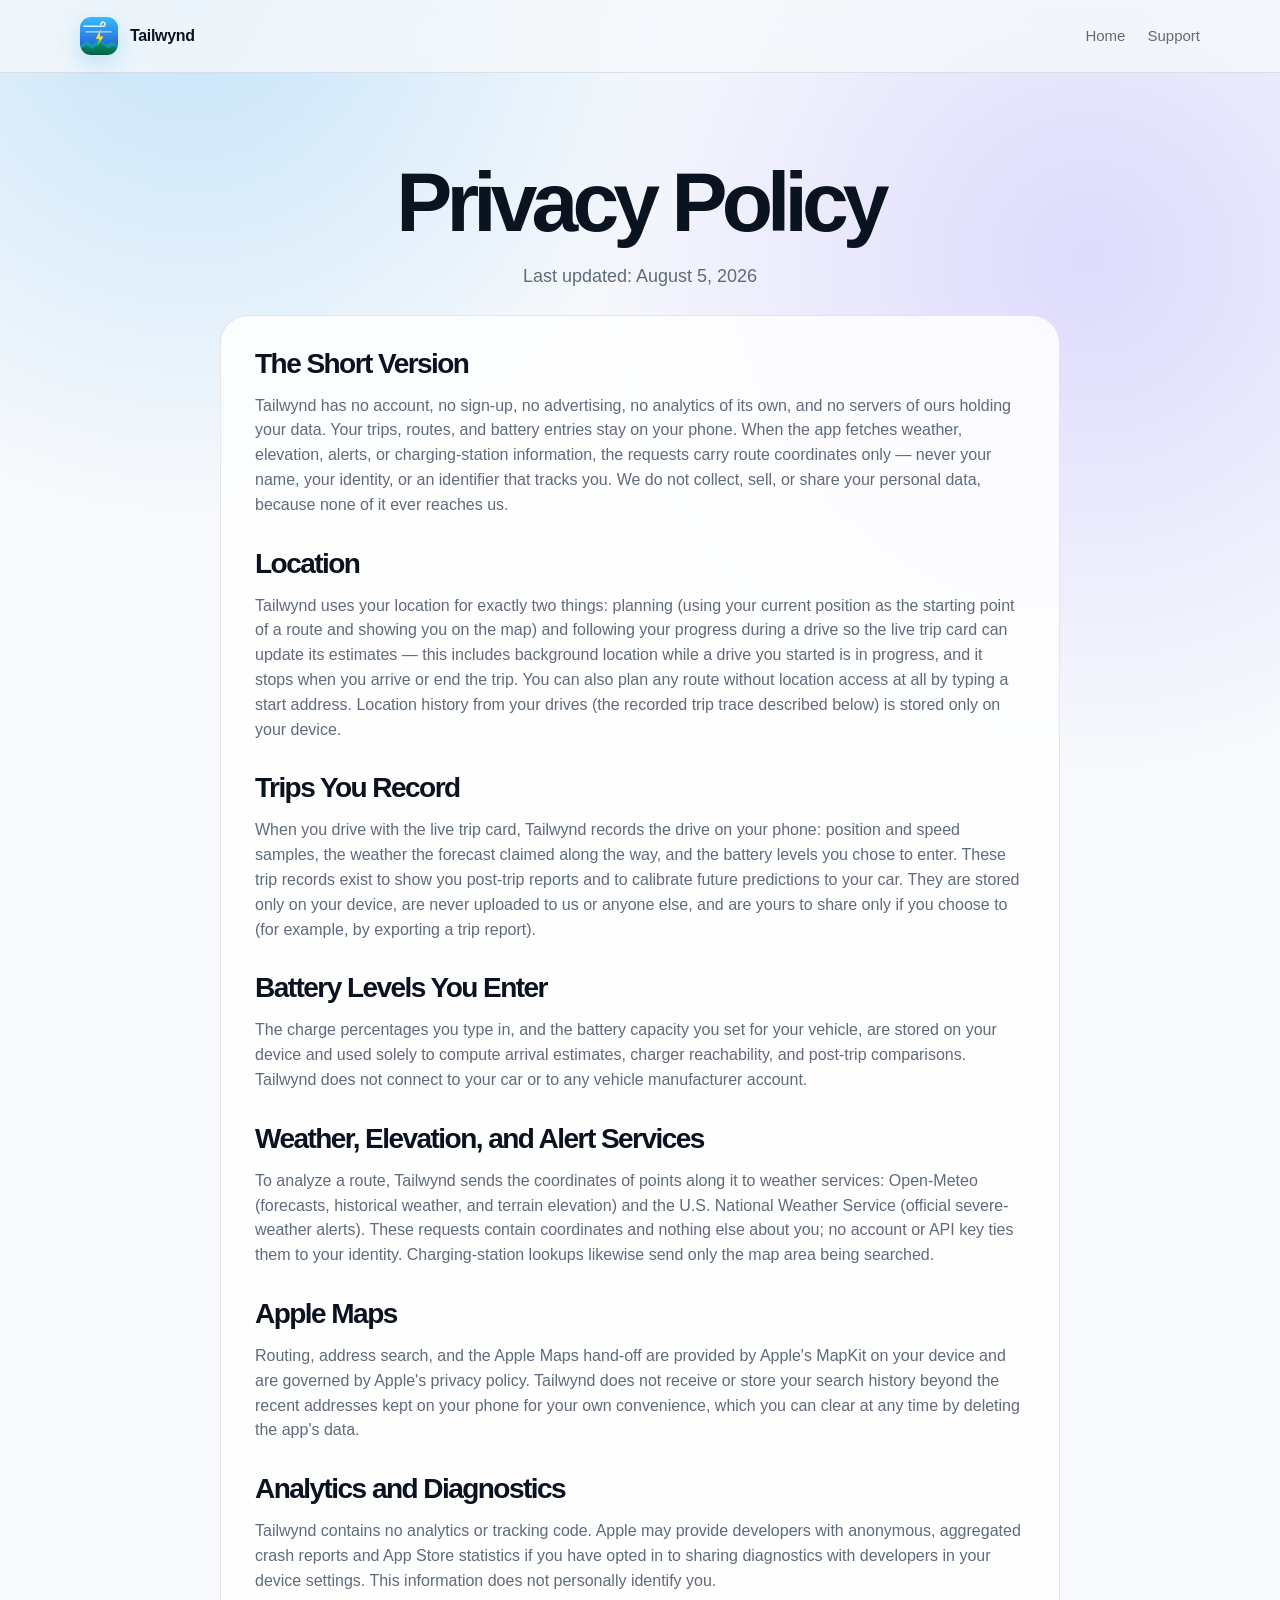
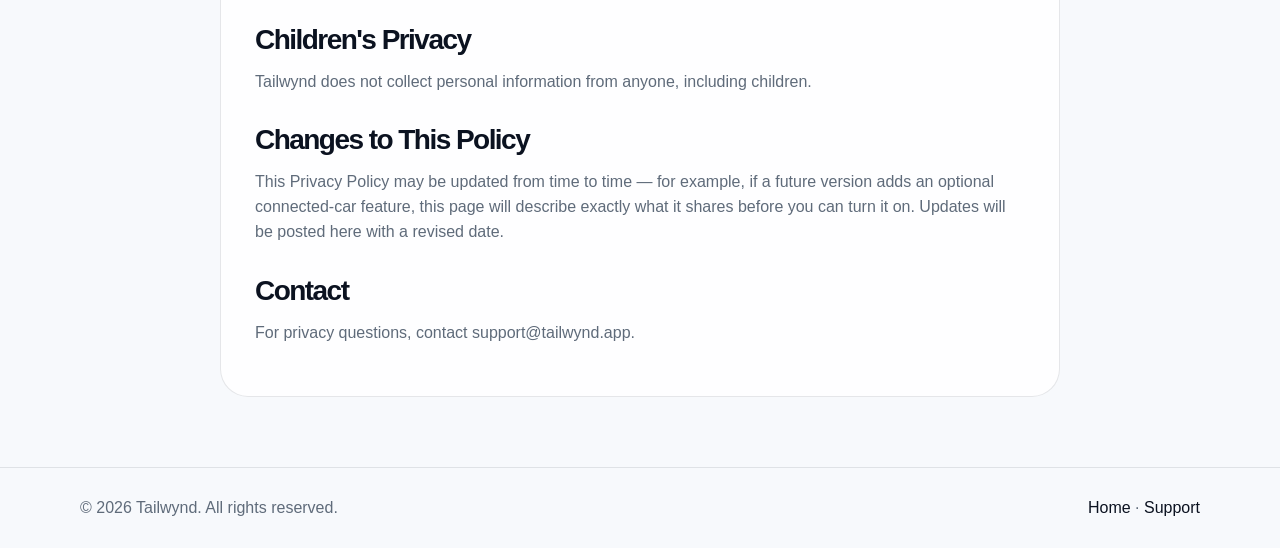
==== privacy.html @ 8d161bdf "Add files via upload" ====
<!doctype html>
<html lang="en">
<head><meta charset="utf-8"><meta name="viewport" content="width=device-width, initial-scale=1"><title>Privacy Policy | Tailwynd</title><meta name="description" content="Privacy Policy for Tailwynd. No account, no tracking, no ads: your trips and battery data stay on your device, and weather lookups carry coordinates only."><link rel="icon" href="images/AppIcon.png" type="image/png"><link rel="stylesheet" href="css/style.css"></head>
<body><nav class="nav"><div class="container nav-inner"><a class="logo" href="index.html"><img src="images/AppIcon.png" alt="Tailwynd icon"><span>Tailwynd</span></a><div class="nav-links"><a href="index.html">Home</a><a href="support.html">Support</a></div></div></nav><main><section class="page-hero"><div class="container"><h1>Privacy Policy</h1><p>Last updated: August 5, 2026</p></div></section><article class="content">
<h2>The Short Version</h2><p>Tailwynd has no account, no sign-up, no advertising, no analytics of its own, and no servers of ours holding your data. Your trips, routes, and battery entries stay on your phone. When the app fetches weather, elevation, alerts, or charging-station information, the requests carry route coordinates only — never your name, your identity, or an identifier that tracks you. We do not collect, sell, or share your personal data, because none of it ever reaches us.</p>
<h2>Location</h2><p>Tailwynd uses your location for exactly two things: planning (using your current position as the starting point of a route and showing you on the map) and following your progress during a drive so the live trip card can update its estimates — this includes background location while a drive you started is in progress, and it stops when you arrive or end the trip. You can also plan any route without location access at all by typing a start address. Location history from your drives (the recorded trip trace described below) is stored only on your device.</p>
<h2>Trips You Record</h2><p>When you drive with the live trip card, Tailwynd records the drive on your phone: position and speed samples, the weather the forecast claimed along the way, and the battery levels you chose to enter. These trip records exist to show you post-trip reports and to calibrate future predictions to your car. They are stored only on your device, are never uploaded to us or anyone else, and are yours to share only if you choose to (for example, by exporting a trip report).</p>
<h2>Battery Levels You Enter</h2><p>The charge percentages you type in, and the battery capacity you set for your vehicle, are stored on your device and used solely to compute arrival estimates, charger reachability, and post-trip comparisons. Tailwynd does not connect to your car or to any vehicle manufacturer account.</p>
<h2>Weather, Elevation, and Alert Services</h2><p>To analyze a route, Tailwynd sends the coordinates of points along it to weather services: Open-Meteo (forecasts, historical weather, and terrain elevation) and the U.S. National Weather Service (official severe-weather alerts). These requests contain coordinates and nothing else about you; no account or API key ties them to your identity. Charging-station lookups likewise send only the map area being searched.</p>
<h2>Apple Maps</h2><p>Routing, address search, and the Apple Maps hand-off are provided by Apple's MapKit on your device and are governed by Apple's privacy policy. Tailwynd does not receive or store your search history beyond the recent addresses kept on your phone for your own convenience, which you can clear at any time by deleting the app's data.</p>
<h2>Analytics and Diagnostics</h2><p>Tailwynd contains no analytics or tracking code. Apple may provide developers with anonymous, aggregated crash reports and App Store statistics if you have opted in to sharing diagnostics with developers in your device settings. This information does not personally identify you.</p>
<h2>Children's Privacy</h2><p>Tailwynd does not collect personal information from anyone, including children.</p>
<h2>Changes to This Policy</h2><p>This Privacy Policy may be updated from time to time — for example, if a future version adds an optional connected-car feature, this page will describe exactly what it shares before you can turn it on. Updates will be posted here with a revised date.</p>
<h2>Contact</h2><p>For privacy questions, contact <a href="mailto:support@tailwynd.app">support@tailwynd.app</a>.</p>
</article></main><footer class="footer"><div class="container footer-inner"><span>© <span data-year></span> Tailwynd. All rights reserved.</span><span><a href="index.html">Home</a> · <a href="support.html">Support</a></span></div></footer><script src="js/app.js"></script></body></html>
---- css/style.css ----
:root {
  --bg: #f7f9fc;
  --card: rgba(255,255,255,.82);
  --card-solid: #fff;
  --text: #0b1220;
  --muted: #5f6b7a;
  --line: rgba(15,23,42,.1);
  --brand: #0d9488;
  --brand-2: #0ea5e9;
  --shadow: 0 24px 70px rgba(18, 38, 63, .14);
  --radius: 28px;
}
@media (prefers-color-scheme: dark) {
  :root {
    --bg: #07111f;
    --card: rgba(13,23,38,.78);
    --card-solid: #0d1726;
    --text: #f4f7fb;
    --muted: #a8b3c2;
    --line: rgba(255,255,255,.1);
    --shadow: 0 24px 70px rgba(0,0,0,.35);
  }
}
* { box-sizing: border-box; }
html { scroll-behavior: smooth; }
body {
  margin: 0;
  font-family: -apple-system, BlinkMacSystemFont, "SF Pro Display", "Segoe UI", sans-serif;
  color: var(--text);
  background:
    radial-gradient(circle at 15% 0%, rgba(29,155,240,.22), transparent 32rem),
    radial-gradient(circle at 85% 12%, rgba(115,87,255,.19), transparent 32rem),
    var(--bg);
  line-height: 1.55;
}
a { color: inherit; text-decoration: none; }
img { max-width: 100%; display: block; }
.container { width: min(1120px, calc(100% - 36px)); margin: 0 auto; }
.nav {
  position: sticky; top: 0; z-index: 20;
  background: color-mix(in srgb, var(--bg) 78%, transparent);
  backdrop-filter: blur(18px);
  border-bottom: 1px solid var(--line);
}
.nav-inner { height: 72px; display:flex; align-items:center; justify-content:space-between; gap:18px; }
.logo { display:flex; align-items:center; gap:12px; font-weight: 750; letter-spacing: -.02em; }
.logo img { width:38px; height:38px; border-radius:11px; box-shadow: 0 8px 24px rgba(29,155,240,.25); }
.nav-links { display:flex; align-items:center; gap:22px; color:var(--muted); font-size:15px; }
.nav-links a:hover { color: var(--text); }
.button {
  display:inline-flex; align-items:center; justify-content:center; gap:10px;
  padding: 12px 18px; border-radius:999px; font-weight:700;
  background: linear-gradient(135deg, var(--brand), var(--brand-2)); color:#fff;
  box-shadow: 0 16px 34px rgba(29,155,240,.28);
}
.button.secondary { color: var(--text); background: var(--card); border:1px solid var(--line); box-shadow:none; }
.hero { padding: 78px 0 56px; }
.hero-grid { display:grid; grid-template-columns: 1.05fr .95fr; align-items:center; gap:48px; }
.badge { display:inline-flex; align-items:center; gap:8px; padding:8px 12px; border:1px solid var(--line); background:var(--card); border-radius:999px; color:var(--muted); font-size:14px; }
h1 { font-size: clamp(46px, 7vw, 84px); line-height:.95; margin: 20px 0; letter-spacing:-.07em; }
.lead { font-size: clamp(18px, 2vw, 22px); color:var(--muted); max-width: 650px; margin: 0 0 28px; }
.actions { display:flex; gap:14px; flex-wrap:wrap; align-items:center; }
.note { color:var(--muted); font-size:14px; margin-top:16px; }
.phone-stage { position:relative; min-height:580px; display:grid; place-items:center; }
.glow { position:absolute; width:440px; height:440px; border-radius:50%; background:linear-gradient(135deg, rgba(29,155,240,.28), rgba(115,87,255,.2)); filter:blur(30px); }
.phone {
  position:relative; width:min(330px, 82vw); aspect-ratio: 9/19.5; border-radius:46px;
  background:#0b1220; padding:12px; box-shadow: var(--shadow); border:1px solid rgba(255,255,255,.22);
  transform: rotate(2deg);
}
.phone::before { content:""; position:absolute; top:18px; left:50%; transform:translateX(-50%); width:96px; height:28px; border-radius:999px; background:#07111f; z-index:2; }
.screen { height:100%; border-radius:36px; overflow:hidden; background:#fff; }
.section { padding: 68px 0; }
.section-head { text-align:center; max-width:760px; margin:0 auto 36px; }
h2 { font-size: clamp(34px, 4vw, 56px); line-height:1; margin:0 0 14px; letter-spacing:-.055em; }
.section-head p, .page-hero p { color:var(--muted); font-size:18px; margin:0; }
.grid { display:grid; grid-template-columns: repeat(3, 1fr); gap:18px; }
.card { background:var(--card); border:1px solid var(--line); border-radius:var(--radius); padding:24px; box-shadow: 0 10px 30px rgba(15,23,42,.06); }
.icon { width:44px; height:44px; border-radius:14px; display:grid; place-items:center; background:linear-gradient(135deg, rgba(29,155,240,.18), rgba(115,87,255,.18)); font-size:24px; margin-bottom:16px; }
.card h3 { margin:0 0 8px; font-size:21px; letter-spacing:-.02em; }
.card p { color:var(--muted); margin:0; }
.hero-shot { width:min(360px, 88vw); }
.hero-shot img { border-radius:32px; box-shadow: var(--shadow); border:1px solid var(--line); }
.grid-4 { grid-template-columns: repeat(4, 1fr); }
.gallery { display:grid; grid-template-columns: repeat(5, 1fr); gap:18px; }
.gallery img { border-radius:24px; box-shadow: var(--shadow); border:1px solid var(--line); background:var(--card-solid); }
.split { display:grid; grid-template-columns: 1fr 1fr; gap:22px; align-items:start; }
.list { margin:0; padding-left:22px; color:var(--muted); }
.list li { margin:10px 0; }
.footer { border-top:1px solid var(--line); padding:28px 0; color:var(--muted); }
.footer-inner { display:flex; justify-content:space-between; gap:18px; flex-wrap:wrap; }
.footer a { color:var(--text); }
.page-hero { padding:70px 0 24px; text-align:center; }
.content { width:min(840px, calc(100% - 36px)); margin:0 auto 70px; background:var(--card); border:1px solid var(--line); border-radius:var(--radius); padding:34px; }
.content h2 { font-size:28px; margin-top:32px; }
.content h2:first-child { margin-top:0; }
.content p, .content li { color:var(--muted); }
.faq-item { border-top:1px solid var(--line); padding:20px 0; }
.faq-item:first-child { border-top:0; }
.faq-item h3 { margin:0 0 8px; }
@media (max-width: 860px) {
  .hero-grid, .split { grid-template-columns:1fr; }
  .phone-stage { min-height: 470px; }
  .grid, .grid-4 { grid-template-columns:1fr; }
  .gallery { grid-template-columns: repeat(3, 1fr); }
  .nav-links { gap:12px; font-size:14px; }
  .nav-links a.hide-sm { display:none; }
}
@media (max-width: 520px) {
  .gallery { grid-template-columns: repeat(2, 1fr); }
  .nav-inner { height:64px; }
  .button { width:100%; }
  .actions { align-items:stretch; }
}
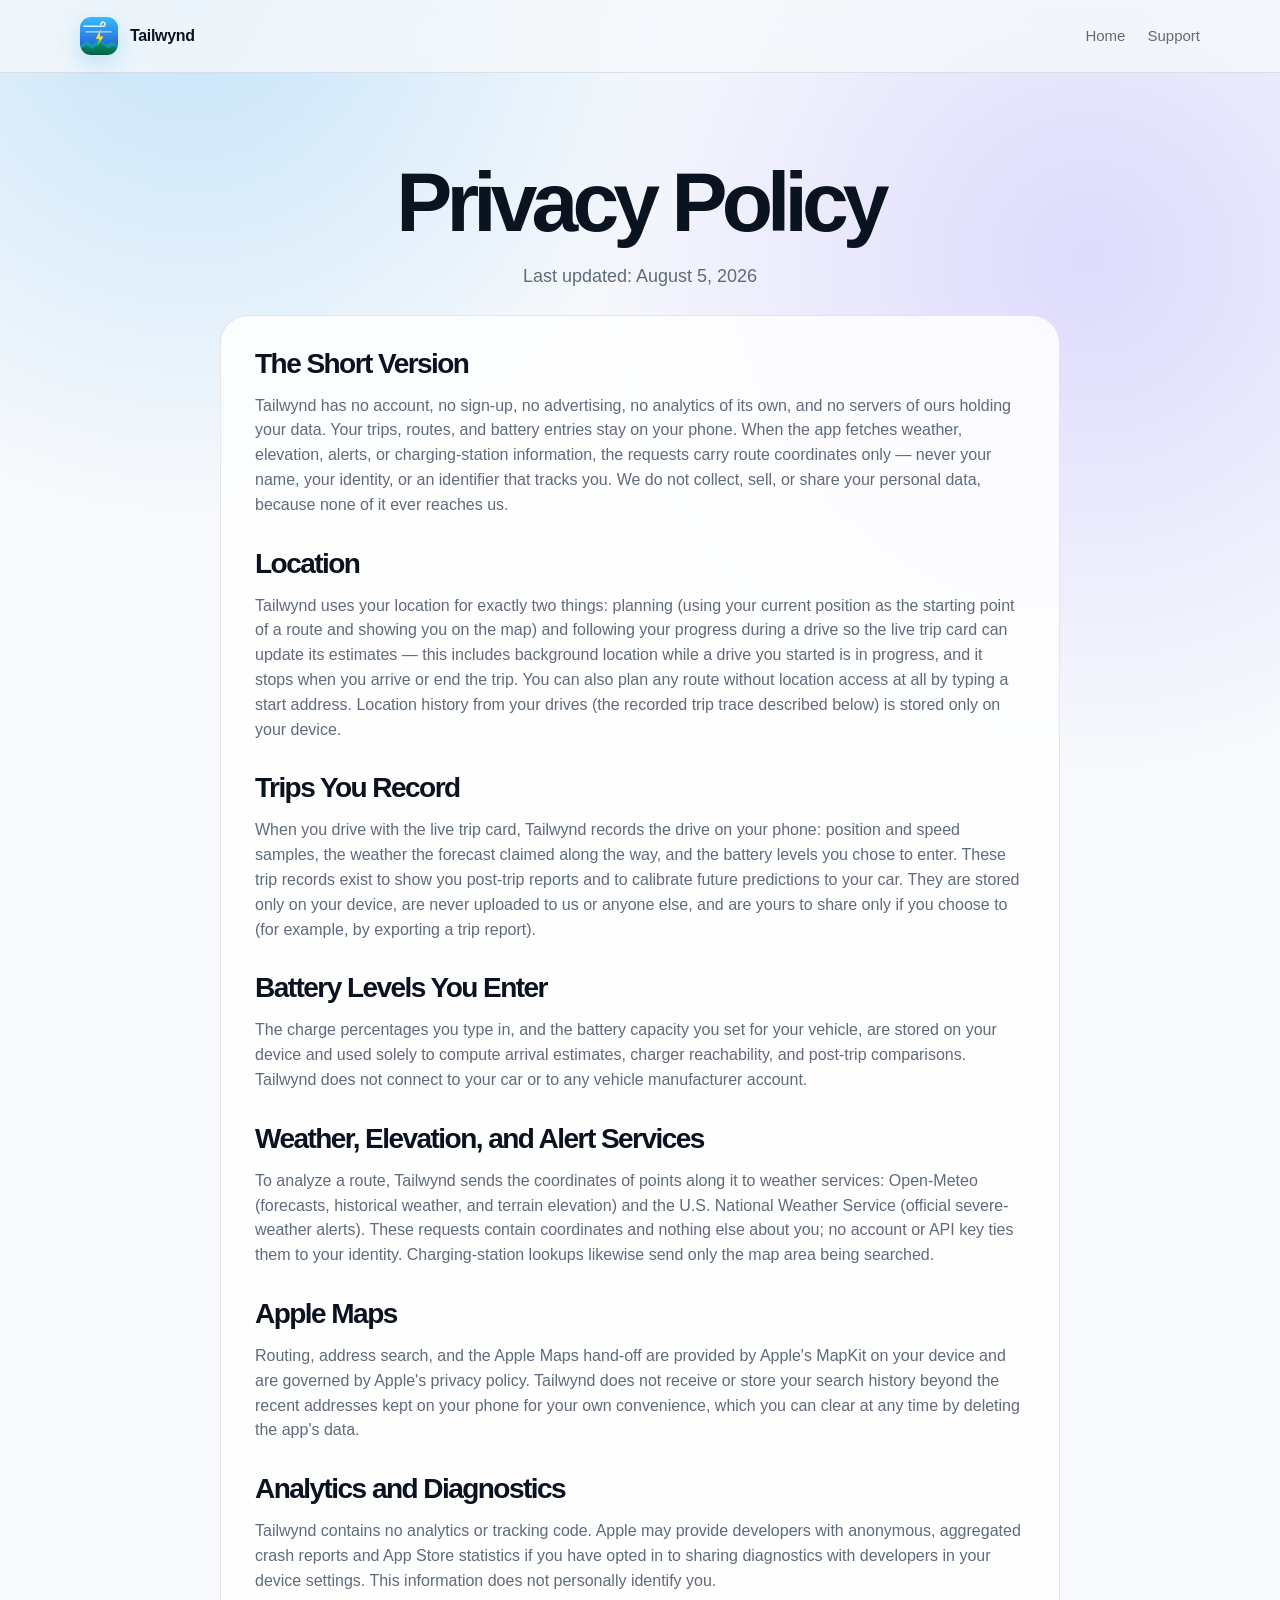
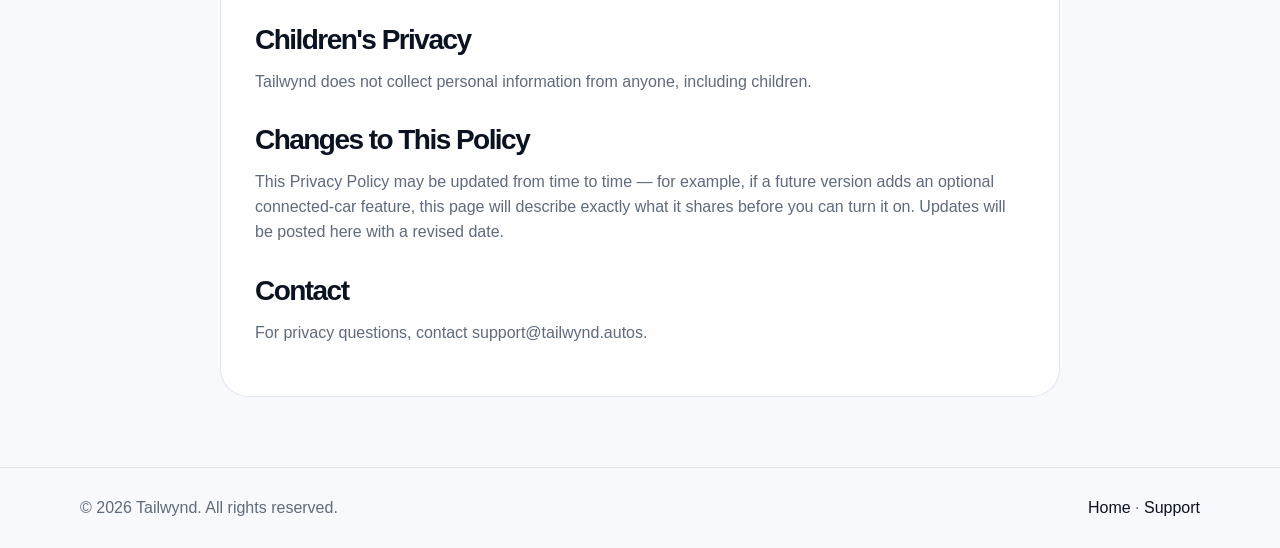
==== commit b3555a6f: "Add files via upload" ====
--- a/privacy.html
+++ b/privacy.html
@@ -11,5 +11,5 @@
 <h2>Analytics and Diagnostics</h2><p>Tailwynd contains no analytics or tracking code. Apple may provide developers with anonymous, aggregated crash reports and App Store statistics if you have opted in to sharing diagnostics with developers in your device settings. This information does not personally identify you.</p>
 <h2>Children's Privacy</h2><p>Tailwynd does not collect personal information from anyone, including children.</p>
 <h2>Changes to This Policy</h2><p>This Privacy Policy may be updated from time to time — for example, if a future version adds an optional connected-car feature, this page will describe exactly what it shares before you can turn it on. Updates will be posted here with a revised date.</p>
-<h2>Contact</h2><p>For privacy questions, contact <a href="mailto:support@tailwynd.app">support@tailwynd.app</a>.</p>
+<h2>Contact</h2><p>For privacy questions, contact <a href="mailto:support@tailwynd.autos">support@tailwynd.autos</a>.</p>
 </article></main><footer class="footer"><div class="container footer-inner"><span>© <span data-year></span> Tailwynd. All rights reserved.</span><span><a href="index.html">Home</a> · <a href="support.html">Support</a></span></div></footer><script src="js/app.js"></script></body></html>
